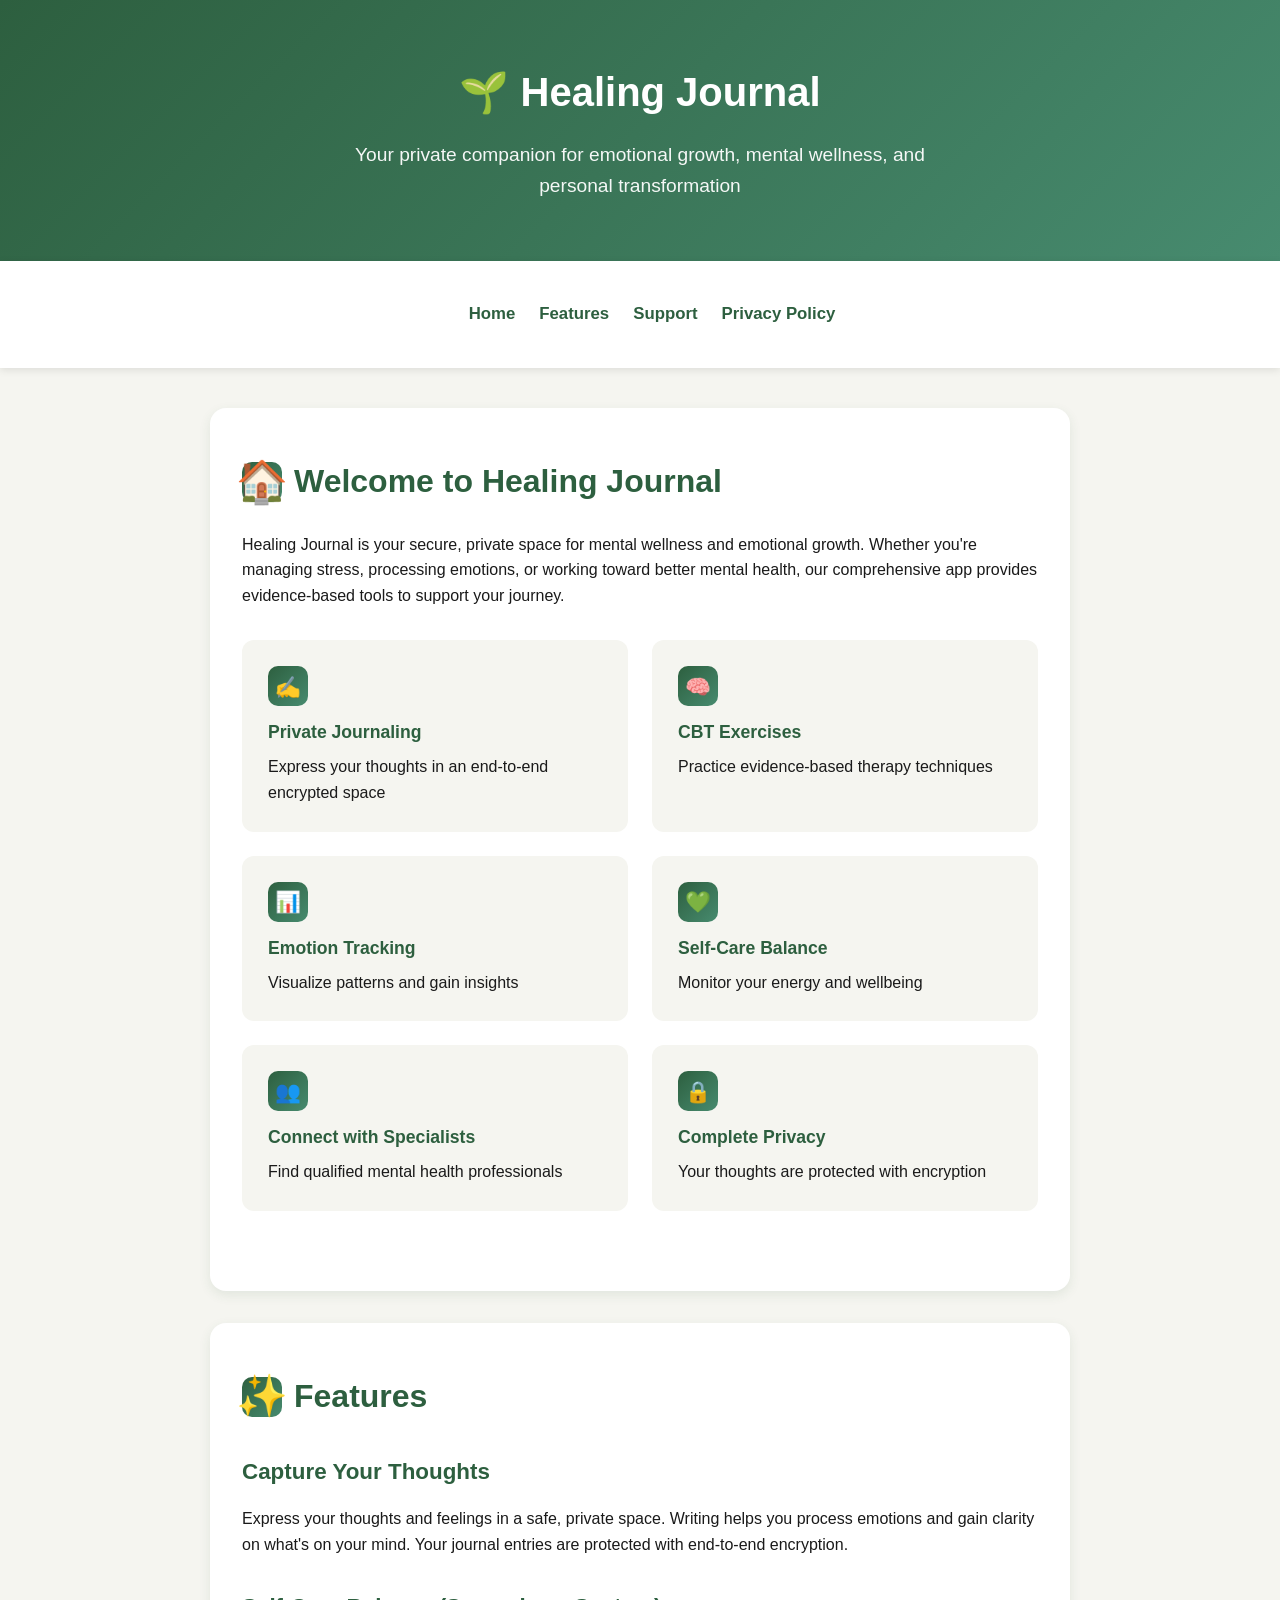
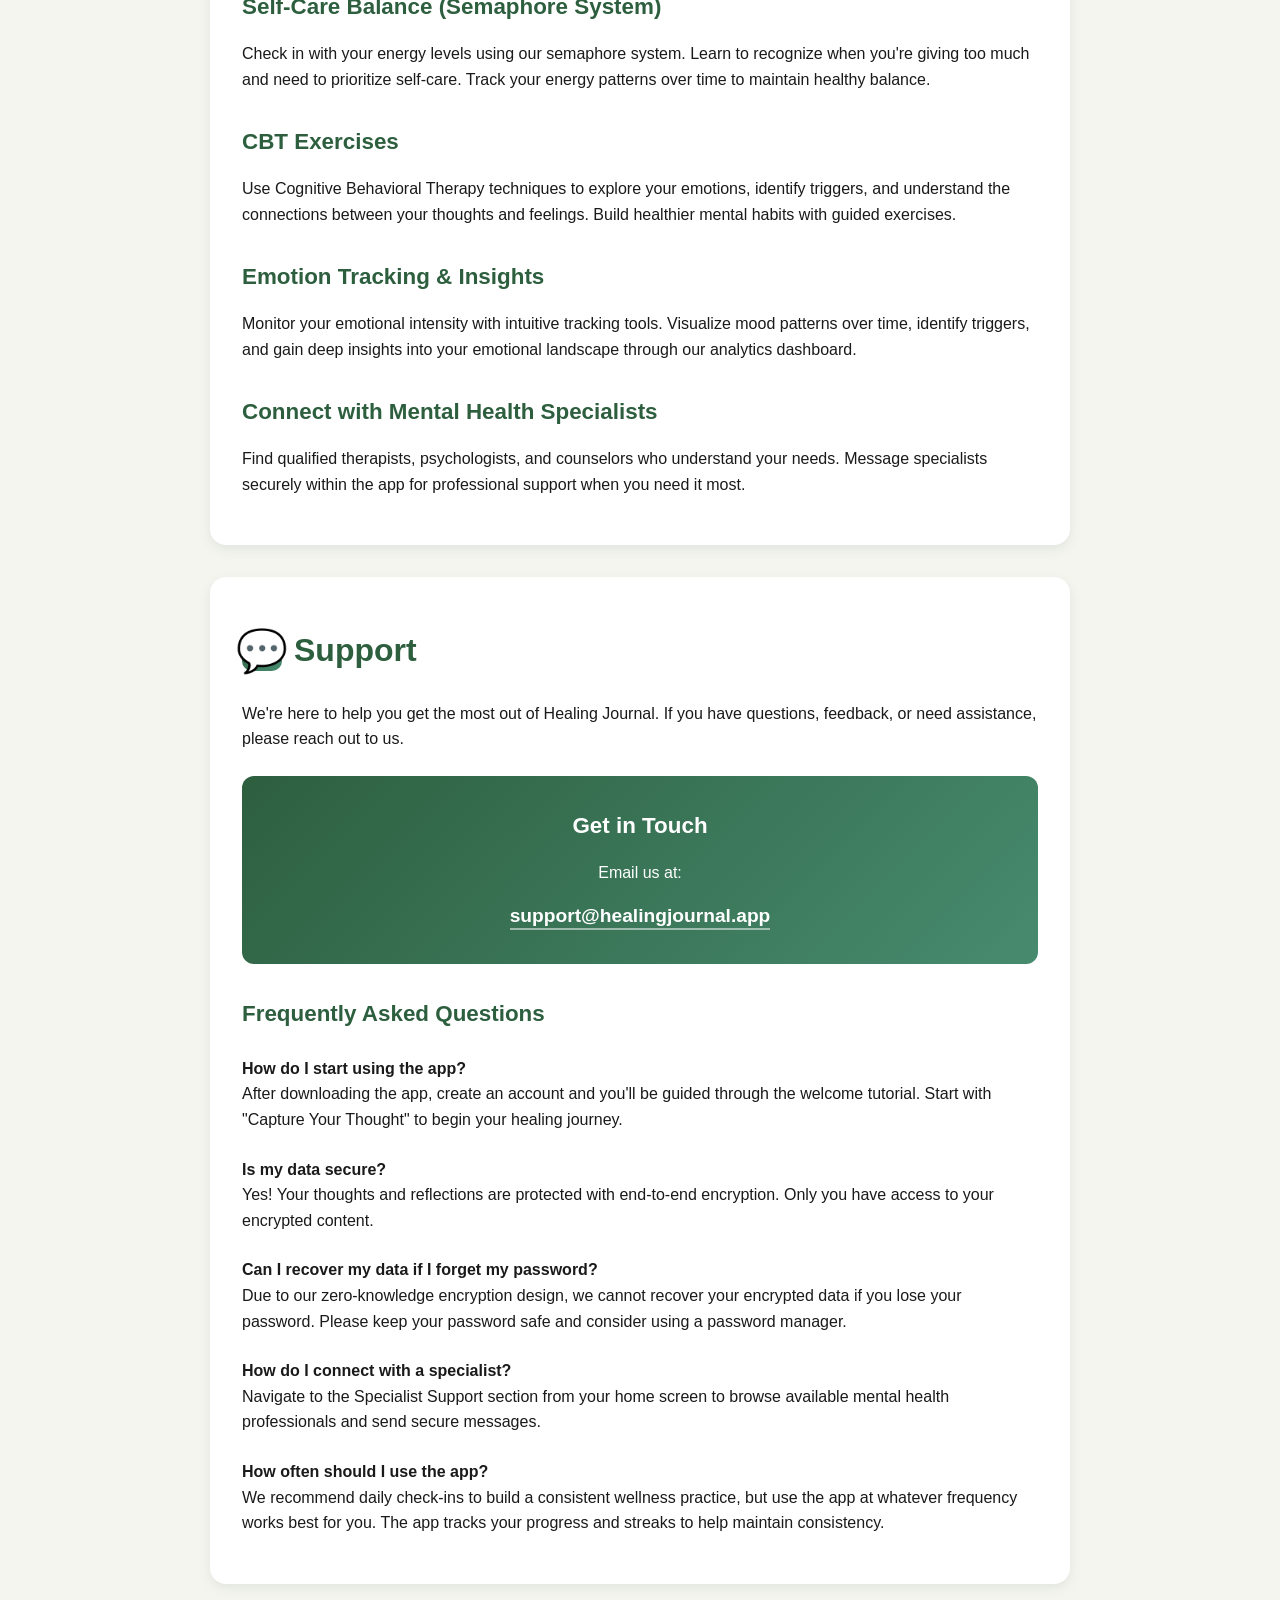
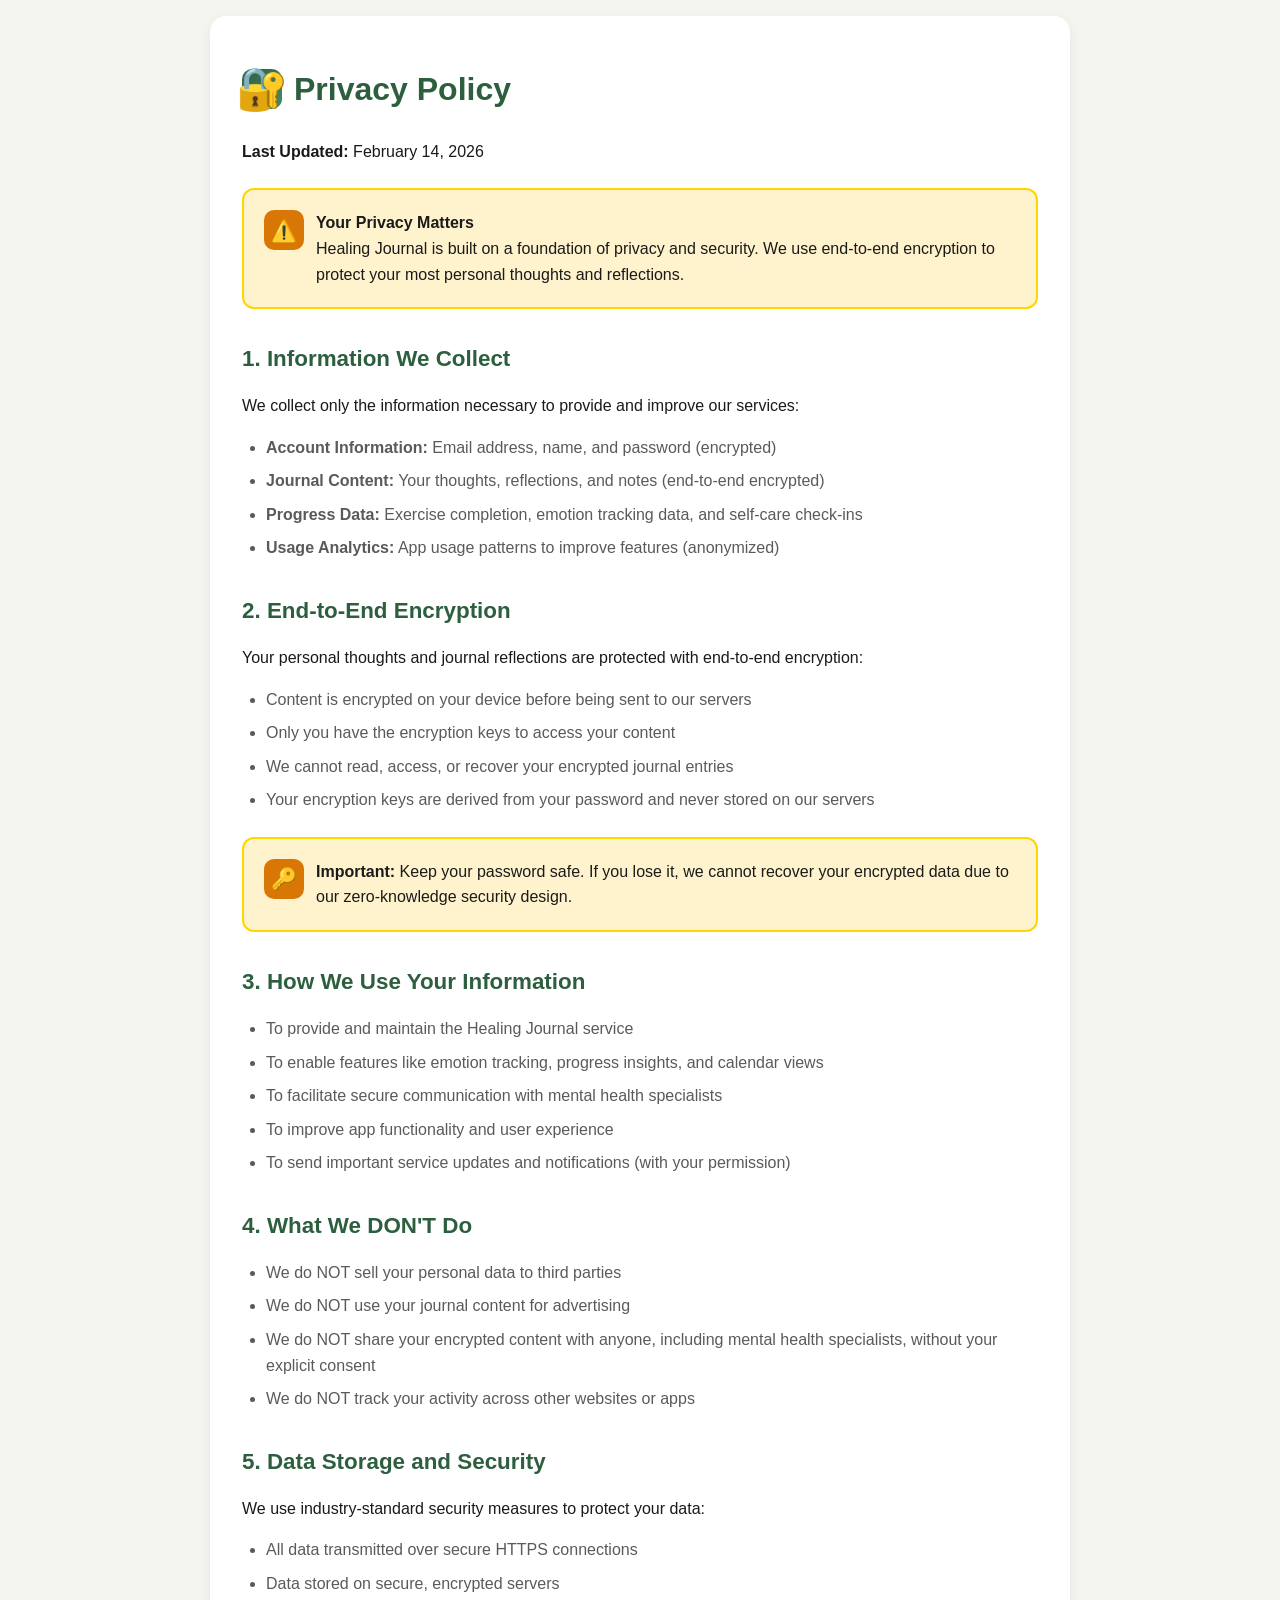
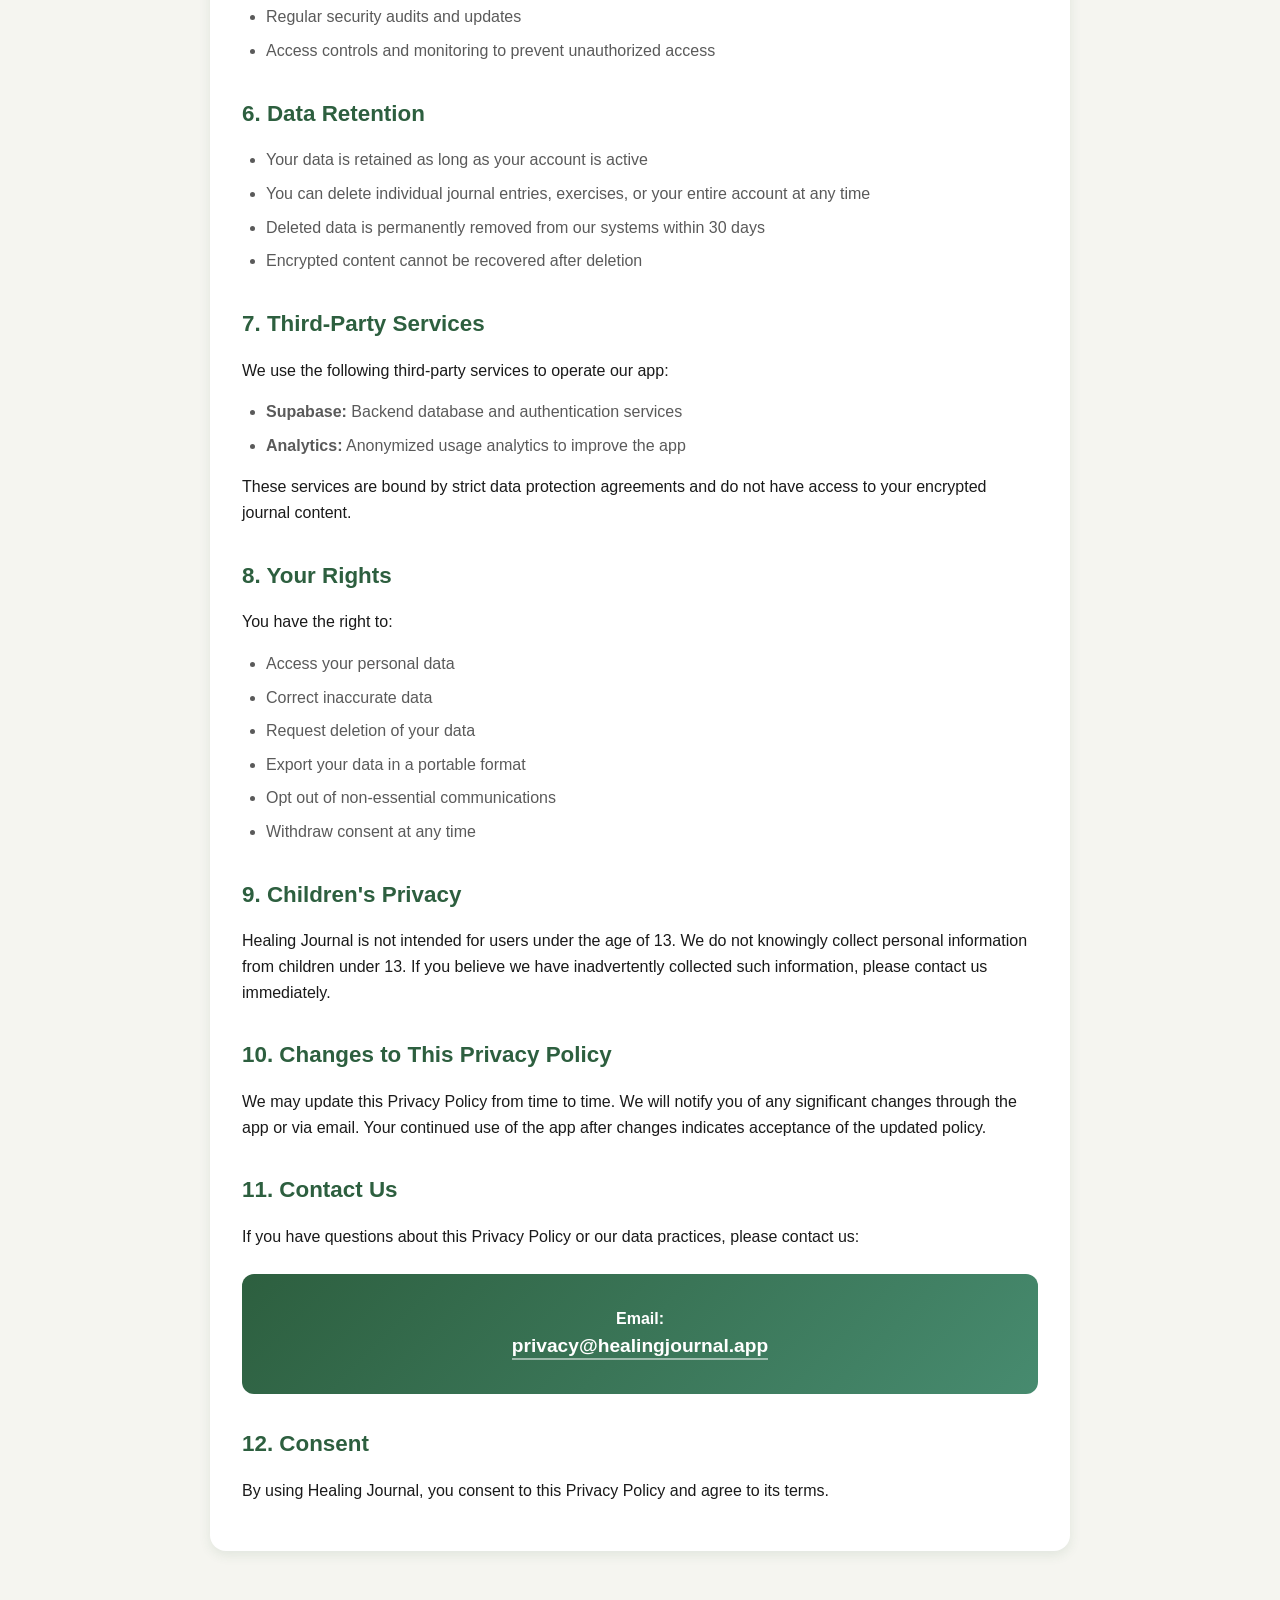
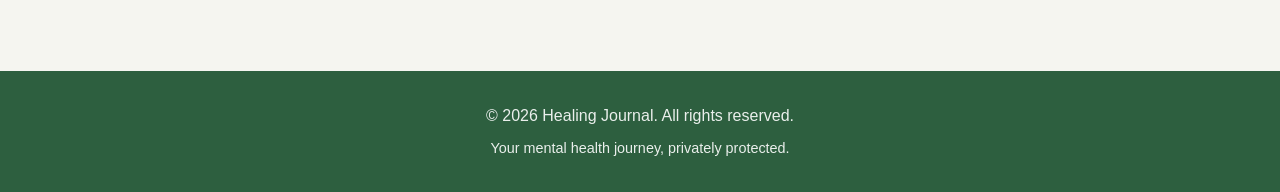
==== index.html @ a83fbbcf "index.html" ====
<!DOCTYPE html>
<html lang="en">
<head>
    <meta charset="UTF-8">
    <meta name="viewport" content="width=device-width, initial-scale=1.0">
    <meta name="description" content="Healing Journal - Your private companion for mental wellness, emotional growth, and personal transformation">
    <title>Healing Journal - Mental Wellness App</title>
    <style>
        * {
            margin: 0;
            padding: 0;
            box-sizing: border-box;
        }

        :root {
            --primary-green: #2D5F3F;
            --secondary-green: #478B6F;
            --purple: #8B4789;
            --lavender: #6B5B95;
            --warm-bg: #F5F5F0;
            --text-dark: #1A1A1A;
            --text-gray: #5A5A5A;
        }

        body {
            font-family: -apple-system, BlinkMacSystemFont, 'Segoe UI', Roboto, Oxygen, Ubuntu, Cantarell, sans-serif;
            line-height: 1.6;
            color: var(--text-dark);
            background-color: var(--warm-bg);
        }

        header {
            background: linear-gradient(135deg, var(--primary-green), var(--secondary-green));
            color: white;
            padding: 60px 20px;
            text-align: center;
        }

        header h1 {
            font-size: 2.5em;
            margin-bottom: 16px;
            font-weight: 700;
        }

        header p {
            font-size: 1.2em;
            max-width: 600px;
            margin: 0 auto;
            opacity: 0.95;
        }

        nav {
            background: white;
            padding: 16px 20px;
            box-shadow: 0 2px 8px rgba(0,0,0,0.1);
            position: sticky;
            top: 0;
            z-index: 100;
        }

        nav ul {
            list-style: none;
            display: flex;
            justify-content: center;
            flex-wrap: wrap;
            gap: 24px;
        }

        nav a {
            color: var(--primary-green);
            text-decoration: none;
            font-weight: 600;
            font-size: 1.05em;
            transition: color 0.3s;
        }

        nav a:hover {
            color: var(--secondary-green);
        }

        .container {
            max-width: 900px;
            margin: 0 auto;
            padding: 40px 20px;
        }

        section {
            background: white;
            padding: 48px 32px;
            margin-bottom: 32px;
            border-radius: 16px;
            box-shadow: 0 4px 12px rgba(45, 95, 63, 0.1);
        }

        h2 {
            color: var(--primary-green);
            font-size: 2em;
            margin-bottom: 24px;
            display: flex;
            align-items: center;
            gap: 12px;
        }

        h3 {
            color: var(--primary-green);
            font-size: 1.4em;
            margin: 32px 0 16px 0;
        }

        .icon {
            width: 40px;
            height: 40px;
            background: linear-gradient(135deg, var(--primary-green), var(--secondary-green));
            border-radius: 10px;
            display: inline-flex;
            align-items: center;
            justify-content: center;
            color: white;
            font-size: 1.3em;
        }

        .feature-grid {
            display: grid;
            grid-template-columns: repeat(auto-fit, minmax(250px, 1fr));
            gap: 24px;
            margin: 32px 0;
        }

        .feature-card {
            padding: 24px;
            background: var(--warm-bg);
            border-radius: 12px;
            border: 2px solid transparent;
            transition: all 0.3s;
        }

        .feature-card:hover {
            border-color: var(--secondary-green);
            transform: translateY(-2px);
        }

        .feature-card h4 {
            color: var(--primary-green);
            margin: 12px 0 8px 0;
            font-size: 1.1em;
        }

        .contact-box {
            background: linear-gradient(135deg, var(--primary-green) 0%, var(--secondary-green) 100%);
            color: white;
            padding: 32px;
            border-radius: 12px;
            margin: 24px 0;
            text-align: center;
        }

        .contact-box a {
            color: white;
            font-weight: 600;
            font-size: 1.2em;
            text-decoration: none;
            border-bottom: 2px solid rgba(255,255,255,0.5);
            padding-bottom: 2px;
        }

        .privacy-notice {
            background: #FFF3CD;
            border: 2px solid #FFD700;
            border-radius: 12px;
            padding: 20px;
            margin: 24px 0;
            display: flex;
            gap: 12px;
        }

        .privacy-notice .icon {
            background: #D97706;
            flex-shrink: 0;
        }

        ul {
            margin: 16px 0 16px 24px;
        }

        li {
            margin: 8px 0;
            color: var(--text-gray);
        }

        footer {
            background: var(--primary-green);
            color: white;
            text-align: center;
            padding: 32px 20px;
            margin-top: 48px;
        }

        footer p {
            opacity: 0.9;
        }

        @media (max-width: 768px) {
            header h1 {
                font-size: 2em;
            }
            
            section {
                padding: 32px 20px;
            }

            h2 {
                font-size: 1.6em;
            }

            nav ul {
                gap: 16px;
            }
        }
    </style>
</head>
<body>
    <header>
        <h1>🌱 Healing Journal</h1>
        <p>Your private companion for emotional growth, mental wellness, and personal transformation</p>
    </header>

    <nav>
        <ul>
            <li><a href="#home">Home</a></li>
            <li><a href="#features">Features</a></li>
            <li><a href="#support">Support</a></li>
            <li><a href="#privacy">Privacy Policy</a></li>
        </ul>
    </nav>

    <div class="container">
        <!-- Home Section -->
        <section id="home">
            <h2><span class="icon">🏠</span> Welcome to Healing Journal</h2>
            <p>Healing Journal is your secure, private space for mental wellness and emotional growth. Whether you're managing stress, processing emotions, or working toward better mental health, our comprehensive app provides evidence-based tools to support your journey.</p>
            
            <div class="feature-grid">
                <div class="feature-card">
                    <div class="icon">✍️</div>
                    <h4>Private Journaling</h4>
                    <p>Express your thoughts in an end-to-end encrypted space</p>
                </div>
                <div class="feature-card">
                    <div class="icon">🧠</div>
                    <h4>CBT Exercises</h4>
                    <p>Practice evidence-based therapy techniques</p>
                </div>
                <div class="feature-card">
                    <div class="icon">📊</div>
                    <h4>Emotion Tracking</h4>
                    <p>Visualize patterns and gain insights</p>
                </div>
                <div class="feature-card">
                    <div class="icon">💚</div>
                    <h4>Self-Care Balance</h4>
                    <p>Monitor your energy and wellbeing</p>
                </div>
                <div class="feature-card">
                    <div class="icon">👥</div>
                    <h4>Connect with Specialists</h4>
                    <p>Find qualified mental health professionals</p>
                </div>
                <div class="feature-card">
                    <div class="icon">🔒</div>
                    <h4>Complete Privacy</h4>
                    <p>Your thoughts are protected with encryption</p>
                </div>
            </div>
        </section>

        <!-- Features Section -->
        <section id="features">
            <h2><span class="icon">✨</span> Features</h2>
            
            <h3>Capture Your Thoughts</h3>
            <p>Express your thoughts and feelings in a safe, private space. Writing helps you process emotions and gain clarity on what's on your mind. Your journal entries are protected with end-to-end encryption.</p>
            
            <h3>Self-Care Balance (Semaphore System)</h3>
            <p>Check in with your energy levels using our semaphore system. Learn to recognize when you're giving too much and need to prioritize self-care. Track your energy patterns over time to maintain healthy balance.</p>
            
            <h3>CBT Exercises</h3>
            <p>Use Cognitive Behavioral Therapy techniques to explore your emotions, identify triggers, and understand the connections between your thoughts and feelings. Build healthier mental habits with guided exercises.</p>
            
            <h3>Emotion Tracking & Insights</h3>
            <p>Monitor your emotional intensity with intuitive tracking tools. Visualize mood patterns over time, identify triggers, and gain deep insights into your emotional landscape through our analytics dashboard.</p>
            
            <h3>Connect with Mental Health Specialists</h3>
            <p>Find qualified therapists, psychologists, and counselors who understand your needs. Message specialists securely within the app for professional support when you need it most.</p>
        </section>

        <!-- Support Section -->
        <section id="support">
            <h2><span class="icon">💬</span> Support</h2>
            
            <p>We're here to help you get the most out of Healing Journal. If you have questions, feedback, or need assistance, please reach out to us.</p>
            
            <div class="contact-box">
                <h3 style="color: white; margin-top: 0;">Get in Touch</h3>
                <p style="margin: 16px 0;">Email us at:</p>
                <a href="mailto:support@healingjournal.app">support@healingjournal.app</a>
            </div>
            
            <h3>Frequently Asked Questions</h3>
            
            <h4 style="margin-top: 24px; color: var(--text-dark);">How do I start using the app?</h4>
            <p>After downloading the app, create an account and you'll be guided through the welcome tutorial. Start with "Capture Your Thought" to begin your healing journey.</p>
            
            <h4 style="margin-top: 24px; color: var(--text-dark);">Is my data secure?</h4>
            <p>Yes! Your thoughts and reflections are protected with end-to-end encryption. Only you have access to your encrypted content.</p>
            
            <h4 style="margin-top: 24px; color: var(--text-dark);">Can I recover my data if I forget my password?</h4>
            <p>Due to our zero-knowledge encryption design, we cannot recover your encrypted data if you lose your password. Please keep your password safe and consider using a password manager.</p>
            
            <h4 style="margin-top: 24px; color: var(--text-dark);">How do I connect with a specialist?</h4>
            <p>Navigate to the Specialist Support section from your home screen to browse available mental health professionals and send secure messages.</p>
            
            <h4 style="margin-top: 24px; color: var(--text-dark);">How often should I use the app?</h4>
            <p>We recommend daily check-ins to build a consistent wellness practice, but use the app at whatever frequency works best for you. The app tracks your progress and streaks to help maintain consistency.</p>
        </section>

        <!-- Privacy Policy Section -->
        <section id="privacy">
            <h2><span class="icon">🔐</span> Privacy Policy</h2>
            
            <p><strong>Last Updated:</strong> February 14, 2026</p>
            
            <div class="privacy-notice">
                <div class="icon">⚠️</div>
                <div>
                    <strong>Your Privacy Matters</strong><br>
                    Healing Journal is built on a foundation of privacy and security. We use end-to-end encryption to protect your most personal thoughts and reflections.
                </div>
            </div>
            
            <h3>1. Information We Collect</h3>
            <p>We collect only the information necessary to provide and improve our services:</p>
            <ul>
                <li><strong>Account Information:</strong> Email address, name, and password (encrypted)</li>
                <li><strong>Journal Content:</strong> Your thoughts, reflections, and notes (end-to-end encrypted)</li>
                <li><strong>Progress Data:</strong> Exercise completion, emotion tracking data, and self-care check-ins</li>
                <li><strong>Usage Analytics:</strong> App usage patterns to improve features (anonymized)</li>
            </ul>
            
            <h3>2. End-to-End Encryption</h3>
            <p>Your personal thoughts and journal reflections are protected with end-to-end encryption:</p>
            <ul>
                <li>Content is encrypted on your device before being sent to our servers</li>
                <li>Only you have the encryption keys to access your content</li>
                <li>We cannot read, access, or recover your encrypted journal entries</li>
                <li>Your encryption keys are derived from your password and never stored on our servers</li>
            </ul>
            
            <div class="privacy-notice">
                <div class="icon">🔑</div>
                <div>
                    <strong>Important:</strong> Keep your password safe. If you lose it, we cannot recover your encrypted data due to our zero-knowledge security design.
                </div>
            </div>
            
            <h3>3. How We Use Your Information</h3>
            <ul>
                <li>To provide and maintain the Healing Journal service</li>
                <li>To enable features like emotion tracking, progress insights, and calendar views</li>
                <li>To facilitate secure communication with mental health specialists</li>
                <li>To improve app functionality and user experience</li>
                <li>To send important service updates and notifications (with your permission)</li>
            </ul>
            
            <h3>4. What We DON'T Do</h3>
            <ul>
                <li>We do NOT sell your personal data to third parties</li>
                <li>We do NOT use your journal content for advertising</li>
                <li>We do NOT share your encrypted content with anyone, including mental health specialists, without your explicit consent</li>
                <li>We do NOT track your activity across other websites or apps</li>
            </ul>
            
            <h3>5. Data Storage and Security</h3>
            <p>We use industry-standard security measures to protect your data:</p>
            <ul>
                <li>All data transmitted over secure HTTPS connections</li>
                <li>Data stored on secure, encrypted servers</li>
                <li>Regular security audits and updates</li>
                <li>Access controls and monitoring to prevent unauthorized access</li>
            </ul>
            
            <h3>6. Data Retention</h3>
            <ul>
                <li>Your data is retained as long as your account is active</li>
                <li>You can delete individual journal entries, exercises, or your entire account at any time</li>
                <li>Deleted data is permanently removed from our systems within 30 days</li>
                <li>Encrypted content cannot be recovered after deletion</li>
            </ul>
            
            <h3>7. Third-Party Services</h3>
            <p>We use the following third-party services to operate our app:</p>
            <ul>
                <li><strong>Supabase:</strong> Backend database and authentication services</li>
                <li><strong>Analytics:</strong> Anonymized usage analytics to improve the app</li>
            </ul>
            <p>These services are bound by strict data protection agreements and do not have access to your encrypted journal content.</p>
            
            <h3>8. Your Rights</h3>
            <p>You have the right to:</p>
            <ul>
                <li>Access your personal data</li>
                <li>Correct inaccurate data</li>
                <li>Request deletion of your data</li>
                <li>Export your data in a portable format</li>
                <li>Opt out of non-essential communications</li>
                <li>Withdraw consent at any time</li>
            </ul>
            
            <h3>9. Children's Privacy</h3>
            <p>Healing Journal is not intended for users under the age of 13. We do not knowingly collect personal information from children under 13. If you believe we have inadvertently collected such information, please contact us immediately.</p>
            
            <h3>10. Changes to This Privacy Policy</h3>
            <p>We may update this Privacy Policy from time to time. We will notify you of any significant changes through the app or via email. Your continued use of the app after changes indicates acceptance of the updated policy.</p>
            
            <h3>11. Contact Us</h3>
            <p>If you have questions about this Privacy Policy or our data practices, please contact us:</p>
            <div class="contact-box">
                <p style="margin: 0;"><strong>Email:</strong></p>
                <a href="mailto:privacy@healingjournal.app">privacy@healingjournal.app</a>
            </div>
            
            <h3>12. Consent</h3>
            <p>By using Healing Journal, you consent to this Privacy Policy and agree to its terms.</p>
        </section>
    </div>

    <footer>
        <p>&copy; 2026 Healing Journal. All rights reserved.</p>
        <p style="margin-top: 8px; font-size: 0.9em;">Your mental health journey, privately protected.</p>
    </footer>
</body>
</html>
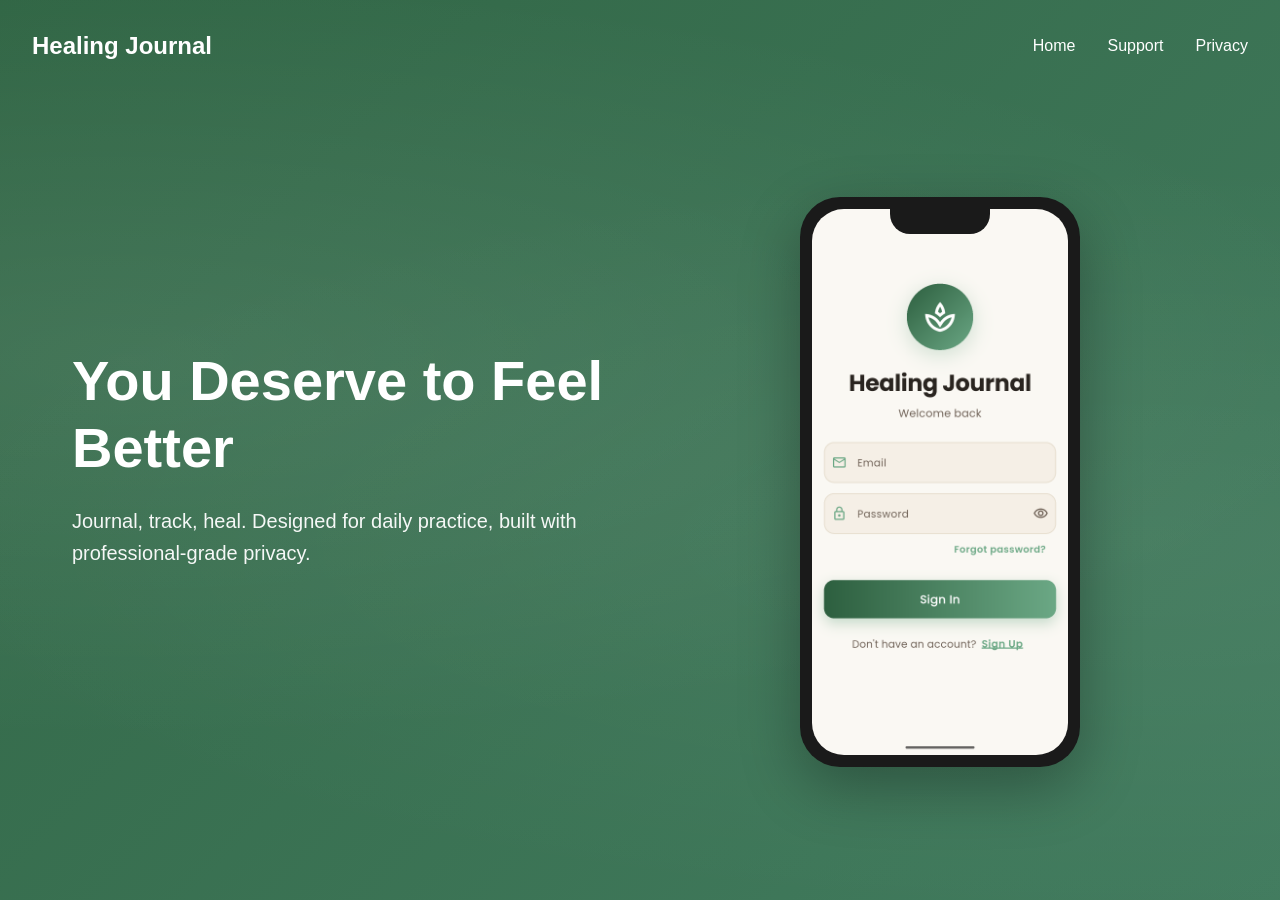
==== commit 4a9cd3c6: "add landing page with support and privacy" ====
--- a/index.html
+++ b/index.html
@@ -3,439 +3,34 @@
 <head>
     <meta charset="UTF-8">
     <meta name="viewport" content="width=device-width, initial-scale=1.0">
-    <meta name="description" content="Healing Journal - Your private companion for mental wellness, emotional growth, and personal transformation">
     <title>Healing Journal - Mental Wellness App</title>
-    <style>
-        * {
-            margin: 0;
-            padding: 0;
-            box-sizing: border-box;
-        }
-
-        :root {
-            --primary-green: #2D5F3F;
-            --secondary-green: #478B6F;
-            --purple: #8B4789;
-            --lavender: #6B5B95;
-            --warm-bg: #F5F5F0;
-            --text-dark: #1A1A1A;
-            --text-gray: #5A5A5A;
-        }
-
-        body {
-            font-family: -apple-system, BlinkMacSystemFont, 'Segoe UI', Roboto, Oxygen, Ubuntu, Cantarell, sans-serif;
-            line-height: 1.6;
-            color: var(--text-dark);
-            background-color: var(--warm-bg);
-        }
-
-        header {
-            background: linear-gradient(135deg, var(--primary-green), var(--secondary-green));
-            color: white;
-            padding: 60px 20px;
-            text-align: center;
-        }
-
-        header h1 {
-            font-size: 2.5em;
-            margin-bottom: 16px;
-            font-weight: 700;
-        }
-
-        header p {
-            font-size: 1.2em;
-            max-width: 600px;
-            margin: 0 auto;
-            opacity: 0.95;
-        }
-
-        nav {
-            background: white;
-            padding: 16px 20px;
-            box-shadow: 0 2px 8px rgba(0,0,0,0.1);
-            position: sticky;
-            top: 0;
-            z-index: 100;
-        }
-
-        nav ul {
-            list-style: none;
-            display: flex;
-            justify-content: center;
-            flex-wrap: wrap;
-            gap: 24px;
-        }
-
-        nav a {
-            color: var(--primary-green);
-            text-decoration: none;
-            font-weight: 600;
-            font-size: 1.05em;
-            transition: color 0.3s;
-        }
-
-        nav a:hover {
-            color: var(--secondary-green);
-        }
-
-        .container {
-            max-width: 900px;
-            margin: 0 auto;
-            padding: 40px 20px;
-        }
-
-        section {
-            background: white;
-            padding: 48px 32px;
-            margin-bottom: 32px;
-            border-radius: 16px;
-            box-shadow: 0 4px 12px rgba(45, 95, 63, 0.1);
-        }
-
-        h2 {
-            color: var(--primary-green);
-            font-size: 2em;
-            margin-bottom: 24px;
-            display: flex;
-            align-items: center;
-            gap: 12px;
-        }
-
-        h3 {
-            color: var(--primary-green);
-            font-size: 1.4em;
-            margin: 32px 0 16px 0;
-        }
-
-        .icon {
-            width: 40px;
-            height: 40px;
-            background: linear-gradient(135deg, var(--primary-green), var(--secondary-green));
-            border-radius: 10px;
-            display: inline-flex;
-            align-items: center;
-            justify-content: center;
-            color: white;
-            font-size: 1.3em;
-        }
-
-        .feature-grid {
-            display: grid;
-            grid-template-columns: repeat(auto-fit, minmax(250px, 1fr));
-            gap: 24px;
-            margin: 32px 0;
-        }
-
-        .feature-card {
-            padding: 24px;
-            background: var(--warm-bg);
-            border-radius: 12px;
-            border: 2px solid transparent;
-            transition: all 0.3s;
-        }
-
-        .feature-card:hover {
-            border-color: var(--secondary-green);
-            transform: translateY(-2px);
-        }
-
-        .feature-card h4 {
-            color: var(--primary-green);
-            margin: 12px 0 8px 0;
-            font-size: 1.1em;
-        }
-
-        .contact-box {
-            background: linear-gradient(135deg, var(--primary-green) 0%, var(--secondary-green) 100%);
-            color: white;
-            padding: 32px;
-            border-radius: 12px;
-            margin: 24px 0;
-            text-align: center;
-        }
-
-        .contact-box a {
-            color: white;
-            font-weight: 600;
-            font-size: 1.2em;
-            text-decoration: none;
-            border-bottom: 2px solid rgba(255,255,255,0.5);
-            padding-bottom: 2px;
-        }
-
-        .privacy-notice {
-            background: #FFF3CD;
-            border: 2px solid #FFD700;
-            border-radius: 12px;
-            padding: 20px;
-            margin: 24px 0;
-            display: flex;
-            gap: 12px;
-        }
-
-        .privacy-notice .icon {
-            background: #D97706;
-            flex-shrink: 0;
-        }
-
-        ul {
-            margin: 16px 0 16px 24px;
-        }
-
-        li {
-            margin: 8px 0;
-            color: var(--text-gray);
-        }
-
-        footer {
-            background: var(--primary-green);
-            color: white;
-            text-align: center;
-            padding: 32px 20px;
-            margin-top: 48px;
-        }
-
-        footer p {
-            opacity: 0.9;
-        }
-
-        @media (max-width: 768px) {
-            header h1 {
-                font-size: 2em;
-            }
-            
-            section {
-                padding: 32px 20px;
-            }
-
-            h2 {
-                font-size: 1.6em;
-            }
-
-            nav ul {
-                gap: 16px;
-            }
-        }
-    </style>
+    <link rel="stylesheet" href="styles.css">
 </head>
 <body>
-    <header>
-        <h1>🌱 Healing Journal</h1>
-        <p>Your private companion for emotional growth, mental wellness, and personal transformation</p>
-    </header>
+    <div class="wave-background">
+        <nav> 
+            <div class="logo">Healing Journal</div>
+            <div class="nav-links">
+                <a href="index.html">Home</a>
+                <a href="support.html">Support</a>
+                <a href="privacy.html">Privacy</a>
+            </div>
+        </nav>
 
-    <nav>
-        <ul>
-            <li><a href="#home">Home</a></li>
-            <li><a href="#features">Features</a></li>
-            <li><a href="#support">Support</a></li>
-            <li><a href="#privacy">Privacy Policy</a></li>
-        </ul>
-    </nav>
+        <div class="hero">
+            <div class="hero-content">
+                <h1>You Deserve to Feel Better</h1>
+                <p>Journal, track, heal. Designed for daily practice, built with professional-grade privacy.</p>
+            </div>
 
-    <div class="container">
-        <!-- Home Section -->
-        <section id="home">
-            <h2><span class="icon">🏠</span> Welcome to Healing Journal</h2>
-            <p>Healing Journal is your secure, private space for mental wellness and emotional growth. Whether you're managing stress, processing emotions, or working toward better mental health, our comprehensive app provides evidence-based tools to support your journey.</p>
-            
-            <div class="feature-grid">
-                <div class="feature-card">
-                    <div class="icon">✍️</div>
-                    <h4>Private Journaling</h4>
-                    <p>Express your thoughts in an end-to-end encrypted space</p>
-                </div>
-                <div class="feature-card">
-                    <div class="icon">🧠</div>
-                    <h4>CBT Exercises</h4>
-                    <p>Practice evidence-based therapy techniques</p>
-                </div>
-                <div class="feature-card">
-                    <div class="icon">📊</div>
-                    <h4>Emotion Tracking</h4>
-                    <p>Visualize patterns and gain insights</p>
-                </div>
-                <div class="feature-card">
-                    <div class="icon">💚</div>
-                    <h4>Self-Care Balance</h4>
-                    <p>Monitor your energy and wellbeing</p>
-                </div>
-                <div class="feature-card">
-                    <div class="icon">👥</div>
-                    <h4>Connect with Specialists</h4>
-                    <p>Find qualified mental health professionals</p>
-                </div>
-                <div class="feature-card">
-                    <div class="icon">🔒</div>
-                    <h4>Complete Privacy</h4>
-                    <p>Your thoughts are protected with encryption</p>
+            <div class="phone-mockup">
+                <div class="phone">
+                    <div class="phone-screen">
+                        <!-- Your App Interface -->
+                    </div>
                 </div>
             </div>
-        </section>
-
-        <!-- Features Section -->
-        <section id="features">
-            <h2><span class="icon">✨</span> Features</h2>
-            
-            <h3>Capture Your Thoughts</h3>
-            <p>Express your thoughts and feelings in a safe, private space. Writing helps you process emotions and gain clarity on what's on your mind. Your journal entries are protected with end-to-end encryption.</p>
-            
-            <h3>Self-Care Balance (Semaphore System)</h3>
-            <p>Check in with your energy levels using our semaphore system. Learn to recognize when you're giving too much and need to prioritize self-care. Track your energy patterns over time to maintain healthy balance.</p>
-            
-            <h3>CBT Exercises</h3>
-            <p>Use Cognitive Behavioral Therapy techniques to explore your emotions, identify triggers, and understand the connections between your thoughts and feelings. Build healthier mental habits with guided exercises.</p>
-            
-            <h3>Emotion Tracking & Insights</h3>
-            <p>Monitor your emotional intensity with intuitive tracking tools. Visualize mood patterns over time, identify triggers, and gain deep insights into your emotional landscape through our analytics dashboard.</p>
-            
-            <h3>Connect with Mental Health Specialists</h3>
-            <p>Find qualified therapists, psychologists, and counselors who understand your needs. Message specialists securely within the app for professional support when you need it most.</p>
-        </section>
-
-        <!-- Support Section -->
-        <section id="support">
-            <h2><span class="icon">💬</span> Support</h2>
-            
-            <p>We're here to help you get the most out of Healing Journal. If you have questions, feedback, or need assistance, please reach out to us.</p>
-            
-            <div class="contact-box">
-                <h3 style="color: white; margin-top: 0;">Get in Touch</h3>
-                <p style="margin: 16px 0;">Email us at:</p>
-                <a href="mailto:support@healingjournal.app">support@healingjournal.app</a>
-            </div>
-            
-            <h3>Frequently Asked Questions</h3>
-            
-            <h4 style="margin-top: 24px; color: var(--text-dark);">How do I start using the app?</h4>
-            <p>After downloading the app, create an account and you'll be guided through the welcome tutorial. Start with "Capture Your Thought" to begin your healing journey.</p>
-            
-            <h4 style="margin-top: 24px; color: var(--text-dark);">Is my data secure?</h4>
-            <p>Yes! Your thoughts and reflections are protected with end-to-end encryption. Only you have access to your encrypted content.</p>
-            
-            <h4 style="margin-top: 24px; color: var(--text-dark);">Can I recover my data if I forget my password?</h4>
-            <p>Due to our zero-knowledge encryption design, we cannot recover your encrypted data if you lose your password. Please keep your password safe and consider using a password manager.</p>
-            
-            <h4 style="margin-top: 24px; color: var(--text-dark);">How do I connect with a specialist?</h4>
-            <p>Navigate to the Specialist Support section from your home screen to browse available mental health professionals and send secure messages.</p>
-            
-            <h4 style="margin-top: 24px; color: var(--text-dark);">How often should I use the app?</h4>
-            <p>We recommend daily check-ins to build a consistent wellness practice, but use the app at whatever frequency works best for you. The app tracks your progress and streaks to help maintain consistency.</p>
-        </section>
-
-        <!-- Privacy Policy Section -->
-        <section id="privacy">
-            <h2><span class="icon">🔐</span> Privacy Policy</h2>
-            
-            <p><strong>Last Updated:</strong> February 14, 2026</p>
-            
-            <div class="privacy-notice">
-                <div class="icon">⚠️</div>
-                <div>
-                    <strong>Your Privacy Matters</strong><br>
-                    Healing Journal is built on a foundation of privacy and security. We use end-to-end encryption to protect your most personal thoughts and reflections.
-                </div>
-            </div>
-            
-            <h3>1. Information We Collect</h3>
-            <p>We collect only the information necessary to provide and improve our services:</p>
-            <ul>
-                <li><strong>Account Information:</strong> Email address, name, and password (encrypted)</li>
-                <li><strong>Journal Content:</strong> Your thoughts, reflections, and notes (end-to-end encrypted)</li>
-                <li><strong>Progress Data:</strong> Exercise completion, emotion tracking data, and self-care check-ins</li>
-                <li><strong>Usage Analytics:</strong> App usage patterns to improve features (anonymized)</li>
-            </ul>
-            
-            <h3>2. End-to-End Encryption</h3>
-            <p>Your personal thoughts and journal reflections are protected with end-to-end encryption:</p>
-            <ul>
-                <li>Content is encrypted on your device before being sent to our servers</li>
-                <li>Only you have the encryption keys to access your content</li>
-                <li>We cannot read, access, or recover your encrypted journal entries</li>
-                <li>Your encryption keys are derived from your password and never stored on our servers</li>
-            </ul>
-            
-            <div class="privacy-notice">
-                <div class="icon">🔑</div>
-                <div>
-                    <strong>Important:</strong> Keep your password safe. If you lose it, we cannot recover your encrypted data due to our zero-knowledge security design.
-                </div>
-            </div>
-            
-            <h3>3. How We Use Your Information</h3>
-            <ul>
-                <li>To provide and maintain the Healing Journal service</li>
-                <li>To enable features like emotion tracking, progress insights, and calendar views</li>
-                <li>To facilitate secure communication with mental health specialists</li>
-                <li>To improve app functionality and user experience</li>
-                <li>To send important service updates and notifications (with your permission)</li>
-            </ul>
-            
-            <h3>4. What We DON'T Do</h3>
-            <ul>
-                <li>We do NOT sell your personal data to third parties</li>
-                <li>We do NOT use your journal content for advertising</li>
-                <li>We do NOT share your encrypted content with anyone, including mental health specialists, without your explicit consent</li>
-                <li>We do NOT track your activity across other websites or apps</li>
-            </ul>
-            
-            <h3>5. Data Storage and Security</h3>
-            <p>We use industry-standard security measures to protect your data:</p>
-            <ul>
-                <li>All data transmitted over secure HTTPS connections</li>
-                <li>Data stored on secure, encrypted servers</li>
-                <li>Regular security audits and updates</li>
-                <li>Access controls and monitoring to prevent unauthorized access</li>
-            </ul>
-            
-            <h3>6. Data Retention</h3>
-            <ul>
-                <li>Your data is retained as long as your account is active</li>
-                <li>You can delete individual journal entries, exercises, or your entire account at any time</li>
-                <li>Deleted data is permanently removed from our systems within 30 days</li>
-                <li>Encrypted content cannot be recovered after deletion</li>
-            </ul>
-            
-            <h3>7. Third-Party Services</h3>
-            <p>We use the following third-party services to operate our app:</p>
-            <ul>
-                <li><strong>Supabase:</strong> Backend database and authentication services</li>
-                <li><strong>Analytics:</strong> Anonymized usage analytics to improve the app</li>
-            </ul>
-            <p>These services are bound by strict data protection agreements and do not have access to your encrypted journal content.</p>
-            
-            <h3>8. Your Rights</h3>
-            <p>You have the right to:</p>
-            <ul>
-                <li>Access your personal data</li>
-                <li>Correct inaccurate data</li>
-                <li>Request deletion of your data</li>
-                <li>Export your data in a portable format</li>
-                <li>Opt out of non-essential communications</li>
-                <li>Withdraw consent at any time</li>
-            </ul>
-            
-            <h3>9. Children's Privacy</h3>
-            <p>Healing Journal is not intended for users under the age of 13. We do not knowingly collect personal information from children under 13. If you believe we have inadvertently collected such information, please contact us immediately.</p>
-            
-            <h3>10. Changes to This Privacy Policy</h3>
-            <p>We may update this Privacy Policy from time to time. We will notify you of any significant changes through the app or via email. Your continued use of the app after changes indicates acceptance of the updated policy.</p>
-            
-            <h3>11. Contact Us</h3>
-            <p>If you have questions about this Privacy Policy or our data practices, please contact us:</p>
-            <div class="contact-box">
-                <p style="margin: 0;"><strong>Email:</strong></p>
-                <a href="mailto:privacy@healingjournal.app">privacy@healingjournal.app</a>
-            </div>
-            
-            <h3>12. Consent</h3>
-            <p>By using Healing Journal, you consent to this Privacy Policy and agree to its terms.</p>
-        </section>
+        </div>
     </div>
-
-    <footer>
-        <p>&copy; 2026 Healing Journal. All rights reserved.</p>
-        <p style="margin-top: 8px; font-size: 0.9em;">Your mental health journey, privately protected.</p>
-    </footer>
 </body>
 </html>
--- a/styles.css
+++ b/styles.css
@@ -0,0 +1,235 @@
+* {
+    margin: 0;
+    padding: 0;
+    box-sizing: border-box;
+}
+
+body {
+    font-family: -apple-system, BlinkMacSystemFont, 'Segoe UI', Roboto, Oxygen, Ubuntu, Cantarell, sans-serif;
+    overflow-x: hidden;
+}
+
+/* Wave Background */
+.wave-background {
+    position: relative;
+    width: 100%;
+    min-height: 100vh;
+    background: linear-gradient(135deg, #316645 0%, #427C5F 100%);
+    overflow: hidden;
+}
+
+.wave-background::before {
+    content: '';
+    position: absolute;
+    width: 200%;
+    height: 100%;
+    top: 0;
+    left: -50%;
+    background: 
+        radial-gradient(ellipse at 30% 40%, rgba(255, 255, 255, 0.08) 0%, transparent 50%),
+        radial-gradient(ellipse at 70% 60%, rgba(255, 255, 255, 0.05) 0%, transparent 50%);
+    animation: wave 20s ease-in-out infinite;
+}
+
+@keyframes wave {
+    0%, 100% { transform: translateX(0) translateY(0); }
+    50% { transform: translateX(-25%) translateY(-10px); }
+}
+
+/* Navigation */
+nav {
+    position: relative;
+    z-index: 100;
+    padding: 2rem;
+    display: flex;
+    justify-content: space-between;
+    align-items: center;
+}
+
+.logo {
+    font-size: 1.5rem;
+    font-weight: 700;
+    color: white;
+}
+
+.nav-links {
+    display: flex;
+    gap: 2rem;
+}
+
+.nav-links a {
+    color: white;
+    text-decoration: none;
+    font-weight: 500;
+    transition: opacity 0.3s;
+}
+
+.nav-links a:hover {
+    opacity: 0.8;
+}
+
+/* Hero Section */
+.hero {
+    position: relative;
+    z-index: 10;
+    display: flex;
+    align-items: center;
+    justify-content: center;
+    padding: 2rem;
+    gap: 4rem;
+    max-width: 1200px;
+    margin: 0 auto;
+    min-height: calc(100vh - 120px);
+}
+
+.hero-content {
+    flex: 1;
+    color: white;
+}
+
+.hero-content h1 {
+    font-size: 3.5rem;
+    margin-bottom: 1.5rem;
+    line-height: 1.2;
+}
+
+.hero-content p {
+    font-size: 1.25rem;
+    margin-bottom: 3rem;
+    opacity: 0.95;
+    line-height: 1.6;
+}
+
+/* Phone Mockup */
+.phone-mockup {
+    flex: 1;
+    display: flex;
+    justify-content: center;
+    align-items: center;
+}
+
+.phone {
+    width: 280px;
+    height: 570px;
+    background: #1a1a1a;
+    border-radius: 40px;
+    padding: 12px;
+    box-shadow: 0 20px 60px rgba(0, 0, 0, 0.3);
+    position: relative;
+}
+
+.phone::before {
+    content: '';
+    position: absolute;
+    top: 12px;
+    left: 50%;
+    transform: translateX(-50%);
+    width: 100px;
+    height: 25px;
+    background: #1a1a1a;
+    border-radius: 0 0 20px 20px;
+    z-index: 2;
+}
+
+.phone-screen {
+    width: 100%;
+    height: 100%;
+    background-image: url('login.png');
+    background-size: cover;
+    background-position: center;
+    background-repeat: no-repeat;
+    border-radius: 32px;
+}
+
+/* Content Pages */
+.content-page {
+    position: relative;
+    z-index: 10;
+    max-width: 800px;
+    margin: 0 auto;
+    padding: 4rem 2rem;
+    color: white;
+}
+
+.content-page h1 {
+    font-size: 3rem;
+    margin-bottom: 2rem;
+}
+
+.content-page h2 {
+    font-size: 1.8rem;
+    margin-top: 2rem;
+    margin-bottom: 1rem;
+}
+
+.content-page p {
+    font-size: 1.1rem;
+    line-height: 1.8;
+    margin-bottom: 1.5rem;
+    opacity: 0.95;
+}
+
+.content-page ul {
+    margin-left: 2rem;
+    margin-bottom: 1.5rem;
+}
+
+.content-page li {
+    margin-bottom: 0.5rem;
+    line-height: 1.6;
+}
+
+.back-link {
+    display: inline-block;
+    margin-bottom: 2rem;
+    color: white;
+    text-decoration: none;
+    opacity: 0.8;
+    transition: opacity 0.3s;
+}
+
+.back-link:hover {
+    opacity: 1;
+}
+
+/* Mobile Responsive */
+@media (max-width: 768px) {
+    .hero {
+        flex-direction: column;
+        gap: 3rem;
+        padding-top: 2rem;
+    }
+
+    .hero-content h1 {
+        font-size: 2.5rem;
+    }
+
+    .hero-content p {
+        font-size: 1.1rem;
+    }
+
+    .phone {
+        width: 240px;
+        height: 490px;
+    }
+
+    .nav-links {
+        gap: 1rem;
+    }
+
+    nav {
+        padding: 1.5rem;
+    }
+
+    .content-page {
+        padding: 2rem 1.5rem;
+    }
+
+    .content-page h1 {
+        font-size: 2rem;
+    }
+
+    .content-page h2 {
+        font-size: 1.5rem;
+    }
+}
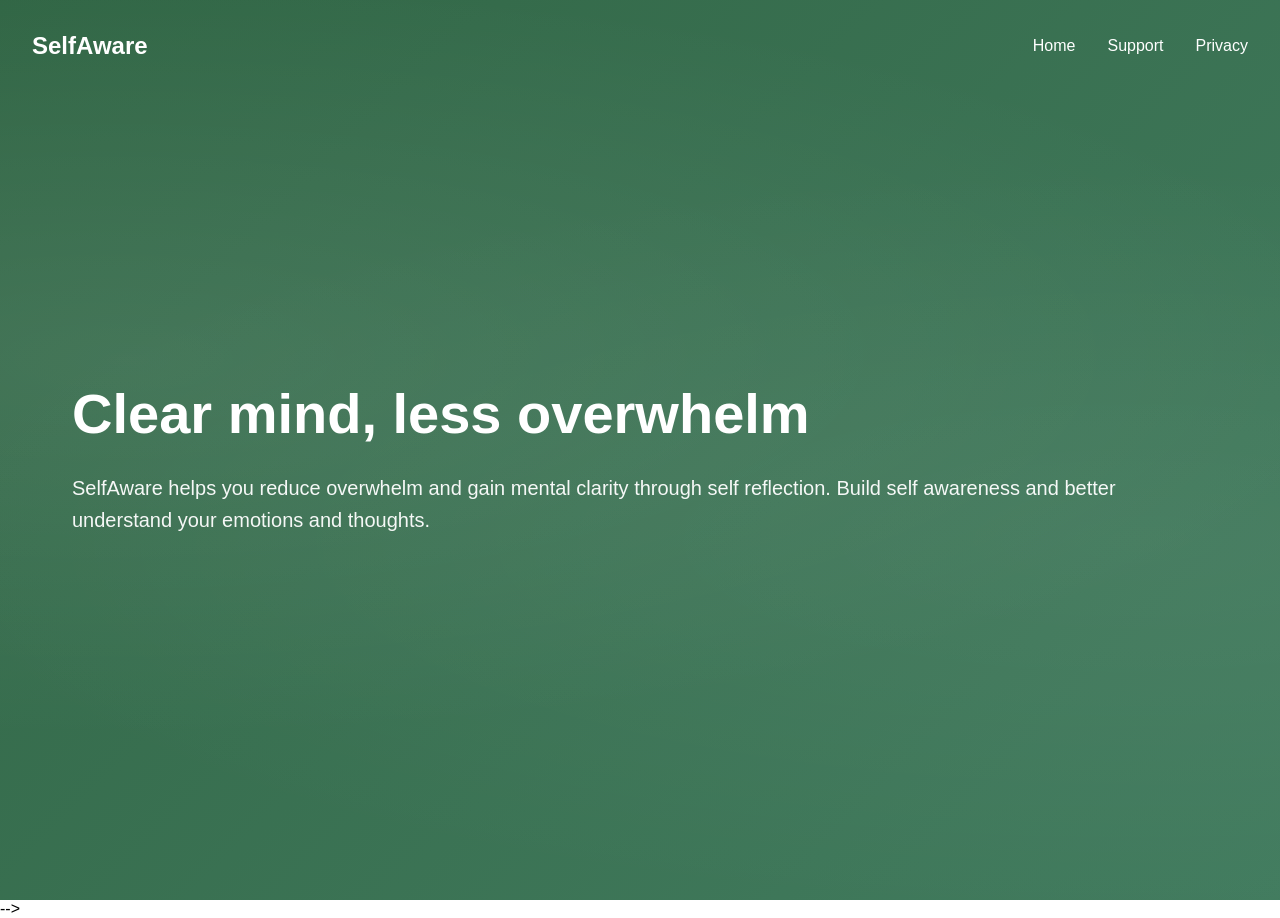
==== commit 78c9789d: "Rebrand to SelfAware" ====
--- a/index.html
+++ b/index.html
@@ -3,13 +3,13 @@
 <head>
     <meta charset="UTF-8">
     <meta name="viewport" content="width=device-width, initial-scale=1.0">
-    <title>Healing Journal - Mental Wellness App</title>
+    <title>SelfAware: Emotional Discovery</title>
     <link rel="stylesheet" href="styles.css">
 </head>
 <body>
     <div class="wave-background">
         <nav> 
-            <div class="logo">Healing Journal</div>
+            <div class="logo">SelfAware</div>
             <div class="nav-links">
                 <a href="index.html">Home</a>
                 <a href="support.html">Support</a>
@@ -19,17 +19,17 @@
 
         <div class="hero">
             <div class="hero-content">
-                <h1>You Deserve to Feel Better</h1>
-                <p>Journal, track, heal. Designed for daily practice, built with professional-grade privacy.</p>
+                <h1>Clear mind, less overwhelm</h1>
+                <p>SelfAware helps you reduce overwhelm and gain mental clarity through self reflection. Build self awareness and better understand your emotions and thoughts.</p>
             </div>
 
-            <div class="phone-mockup">
+         <!--    <div class="phone-mockup">
                 <div class="phone">
                     <div class="phone-screen">
                         <!-- Your App Interface -->
                     </div>
                 </div>
-            </div>
+            </div> -->
         </div>
     </div>
 </body>
